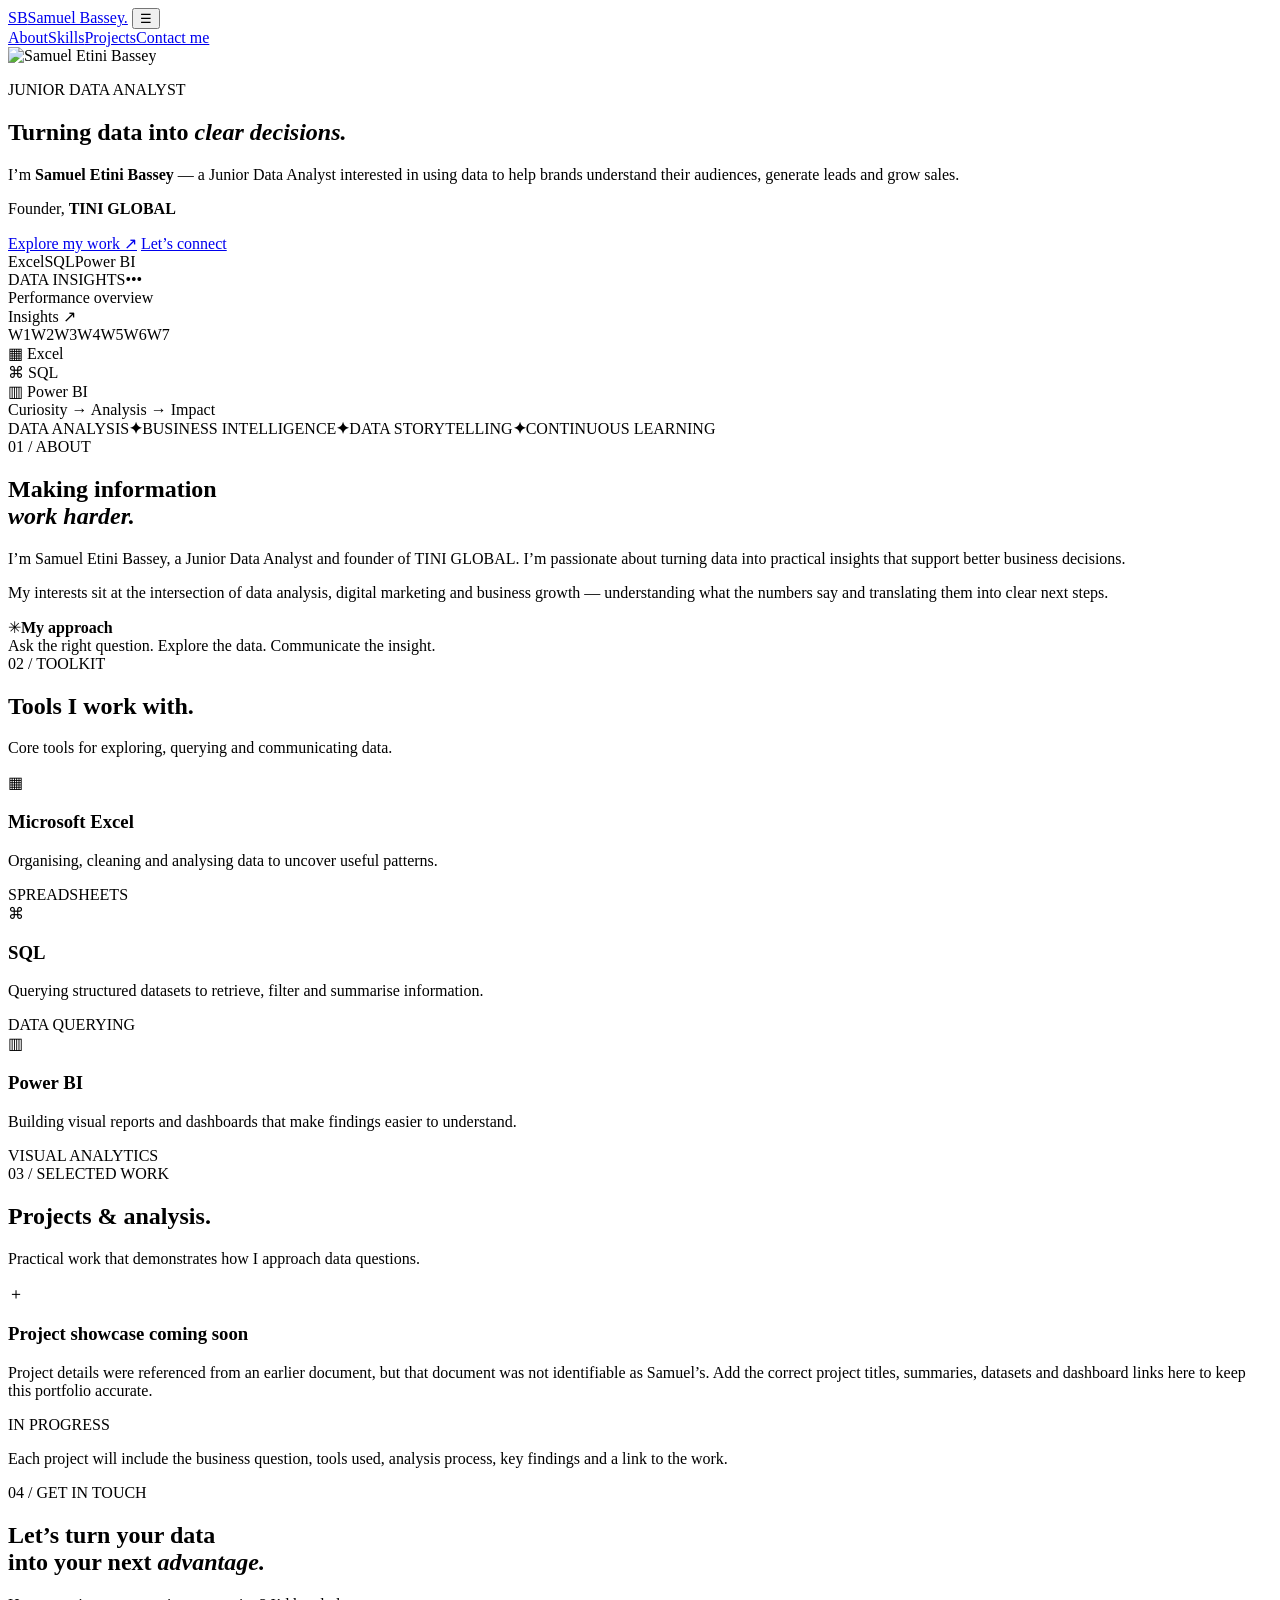
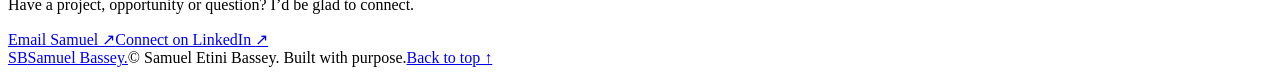
==== index.html @ 0e9e95fa "Rename samuel_bassey_portfolio/index.html to index.html" ====
<!DOCTYPE html>
<html lang="en">
<head>
  <meta charset="UTF-8" />
  <meta name="viewport" content="width=device-width, initial-scale=1.0" />
  <meta name="description" content="Samuel Etini Bassey — Junior Data Analyst. Excel, SQL and Power BI portfolio." />
  <title>Samuel Etini Bassey | Junior Data Analyst</title>
  <link rel="preconnect" href="https://fonts.googleapis.com">
  <link rel="preconnect" href="https://fonts.gstatic.com" crossorigin>
  <link href="https://fonts.googleapis.com/css2?family=DM+Sans:wght@400;500;600;700&family=Manrope:wght@400;500;600;700;800&display=swap" rel="stylesheet">
  <link rel="stylesheet" href="style.css" />
</head>
<body>
  <header class="site-header">
    <nav class="nav container" aria-label="Main navigation">
      <a class="brand" href="#home"><span class="brand-mark">SB</span><span>Samuel Bassey<span class="brand-dot">.</span></span></a>
      <button class="menu-toggle" aria-label="Toggle navigation" aria-expanded="false">☰</button>
      <div class="nav-links">
        <a href="#about">About</a><a href="#skills">Skills</a><a href="#projects">Projects</a><a href="#contact" class="nav-cta">Contact me</a>
      </div>
    </nav>
  </header>

  <main>
    <section class="hero container" id="home">
      <div class="hero-copy">
        <div class="profile-intro"><img class="profile-photo" src="assets/samuel-bassey-profile.jpeg" alt="Samuel Etini Bassey" /><p class="eyebrow"><span></span> JUNIOR DATA ANALYST</p></div>
        <h1>Turning data into <em>clear decisions.</em></h1>
        <p class="hero-lead">I’m <strong>Samuel Etini Bassey</strong> — a Junior Data Analyst interested in using data to help brands understand their audiences, generate leads and grow sales.</p>
        <p class="brand-line">Founder, <strong>TINI GLOBAL</strong></p>
        <div class="hero-actions">
          <a class="button button-gold" href="#projects">Explore my work <span>↗</span></a>
          <a class="button button-outline" href="mailto:sbassey999@gmail.com">Let’s connect</a>
        </div>
        <div class="hero-meta"><span>Excel</span><i></i><span>SQL</span><i></i><span>Power BI</span></div>
      </div>
      <div class="hero-visual">
        <div class="visual-orbit orbit-one"></div><div class="visual-orbit orbit-two"></div>
        <div class="visual-card">
          <div class="visual-top"><span class="live-dot"></span><span>DATA INSIGHTS</span><span class="visual-menu">•••</span></div>
          <div class="chart-title">Performance overview</div>
          <div class="chart-number">Insights <span>↗</span></div>
          <div class="chart-bars"><b style="height:34%"></b><b style="height:52%"></b><b style="height:43%"></b><b style="height:69%"></b><b style="height:58%"></b><b style="height:86%"></b><b style="height:100%"></b></div>
          <div class="chart-labels"><span>W1</span><span>W2</span><span>W3</span><span>W4</span><span>W5</span><span>W6</span><span>W7</span></div>
        </div>
        <div class="floating-tag tag-excel">▦ <span>Excel</span></div>
        <div class="floating-tag tag-sql">⌘ <span>SQL</span></div>
        <div class="floating-tag tag-powerbi">▥ <span>Power BI</span></div>
        <div class="visual-caption">Curiosity → Analysis → Impact</div>
      </div>
    </section>

    <section class="ticker"><div class="container ticker-inner"><span>DATA ANALYSIS</span><b>✦</b><span>BUSINESS INTELLIGENCE</span><b>✦</b><span>DATA STORYTELLING</span><b>✦</b><span>CONTINUOUS LEARNING</span></div></section>

    <section class="section container" id="about">
      <div class="section-kicker">01 / ABOUT</div>
      <div class="section-grid">
        <h2>Making information<br><em>work harder.</em></h2>
        <div class="about-copy">
          <p>I’m Samuel Etini Bassey, a Junior Data Analyst and founder of TINI GLOBAL. I’m passionate about turning data into practical insights that support better business decisions.</p>
          <p>My interests sit at the intersection of data analysis, digital marketing and business growth — understanding what the numbers say and translating them into clear next steps.</p>
          <div class="about-note"><span class="note-icon">✳</span><span><strong>My approach</strong><br>Ask the right question. Explore the data. Communicate the insight.</span></div>
        </div>
      </div>
    </section>

    <section class="section skills-section" id="skills">
      <div class="container">
        <div class="section-kicker">02 / TOOLKIT</div>
        <div class="section-heading"><h2>Tools I work with<span class="gold">.</span></h2><p>Core tools for exploring, querying and communicating data.</p></div>
        <div class="skill-grid">
          <article class="skill-card"><div class="skill-icon excel">▦</div><h3>Microsoft Excel</h3><p>Organising, cleaning and analysing data to uncover useful patterns.</p><span class="skill-label">SPREADSHEETS</span></article>
          <article class="skill-card"><div class="skill-icon sql">⌘</div><h3>SQL</h3><p>Querying structured datasets to retrieve, filter and summarise information.</p><span class="skill-label">DATA QUERYING</span></article>
          <article class="skill-card"><div class="skill-icon bi">▥</div><h3>Power BI</h3><p>Building visual reports and dashboards that make findings easier to understand.</p><span class="skill-label">VISUAL ANALYTICS</span></article>
        </div>
      </div>
    </section>

    <section class="section container" id="projects">
      <div class="section-kicker">03 / SELECTED WORK</div>
      <div class="section-heading project-heading"><h2>Projects & analysis<span class="gold">.</span></h2><p>Practical work that demonstrates how I approach data questions.</p></div>
      <div class="project-placeholder">
        <div class="placeholder-symbol">＋</div>
        <div><h3>Project showcase coming soon</h3><p>Project details were referenced from an earlier document, but that document was not identifiable as Samuel’s. Add the correct project titles, summaries, datasets and dashboard links here to keep this portfolio accurate.</p></div>
        <span class="coming-soon">IN PROGRESS</span>
      </div>
      <p class="small-note">Each project will include the business question, tools used, analysis process, key findings and a link to the work.</p>
    </section>

    <section class="cta-section" id="contact"><div class="container cta-inner">
      <div><div class="section-kicker">04 / GET IN TOUCH</div><h2>Let’s turn your data<br>into your next <em>advantage.</em></h2><p>Have a project, opportunity or question? I’d be glad to connect.</p></div>
      <div class="contact-actions"><a class="button button-gold" href="mailto:sbassey999@gmail.com">Email Samuel ↗</a><a class="social-link" href="https://www.linkedin.com/in/samuel-bassey-327b97233" target="_blank" rel="noopener">Connect on LinkedIn <span>↗</span></a></div>
    </div></section>
  </main>

  <footer class="footer"><div class="container footer-inner"><a class="brand" href="#home"><span class="brand-mark">SB</span><span>Samuel Bassey<span class="brand-dot">.</span></span></a><span>© <span id="year"></span> Samuel Etini Bassey. Built with purpose.</span><a href="#home" class="back-top">Back to top ↑</a></div></footer>
  <script src="script.js"></script>
</body>
</html>
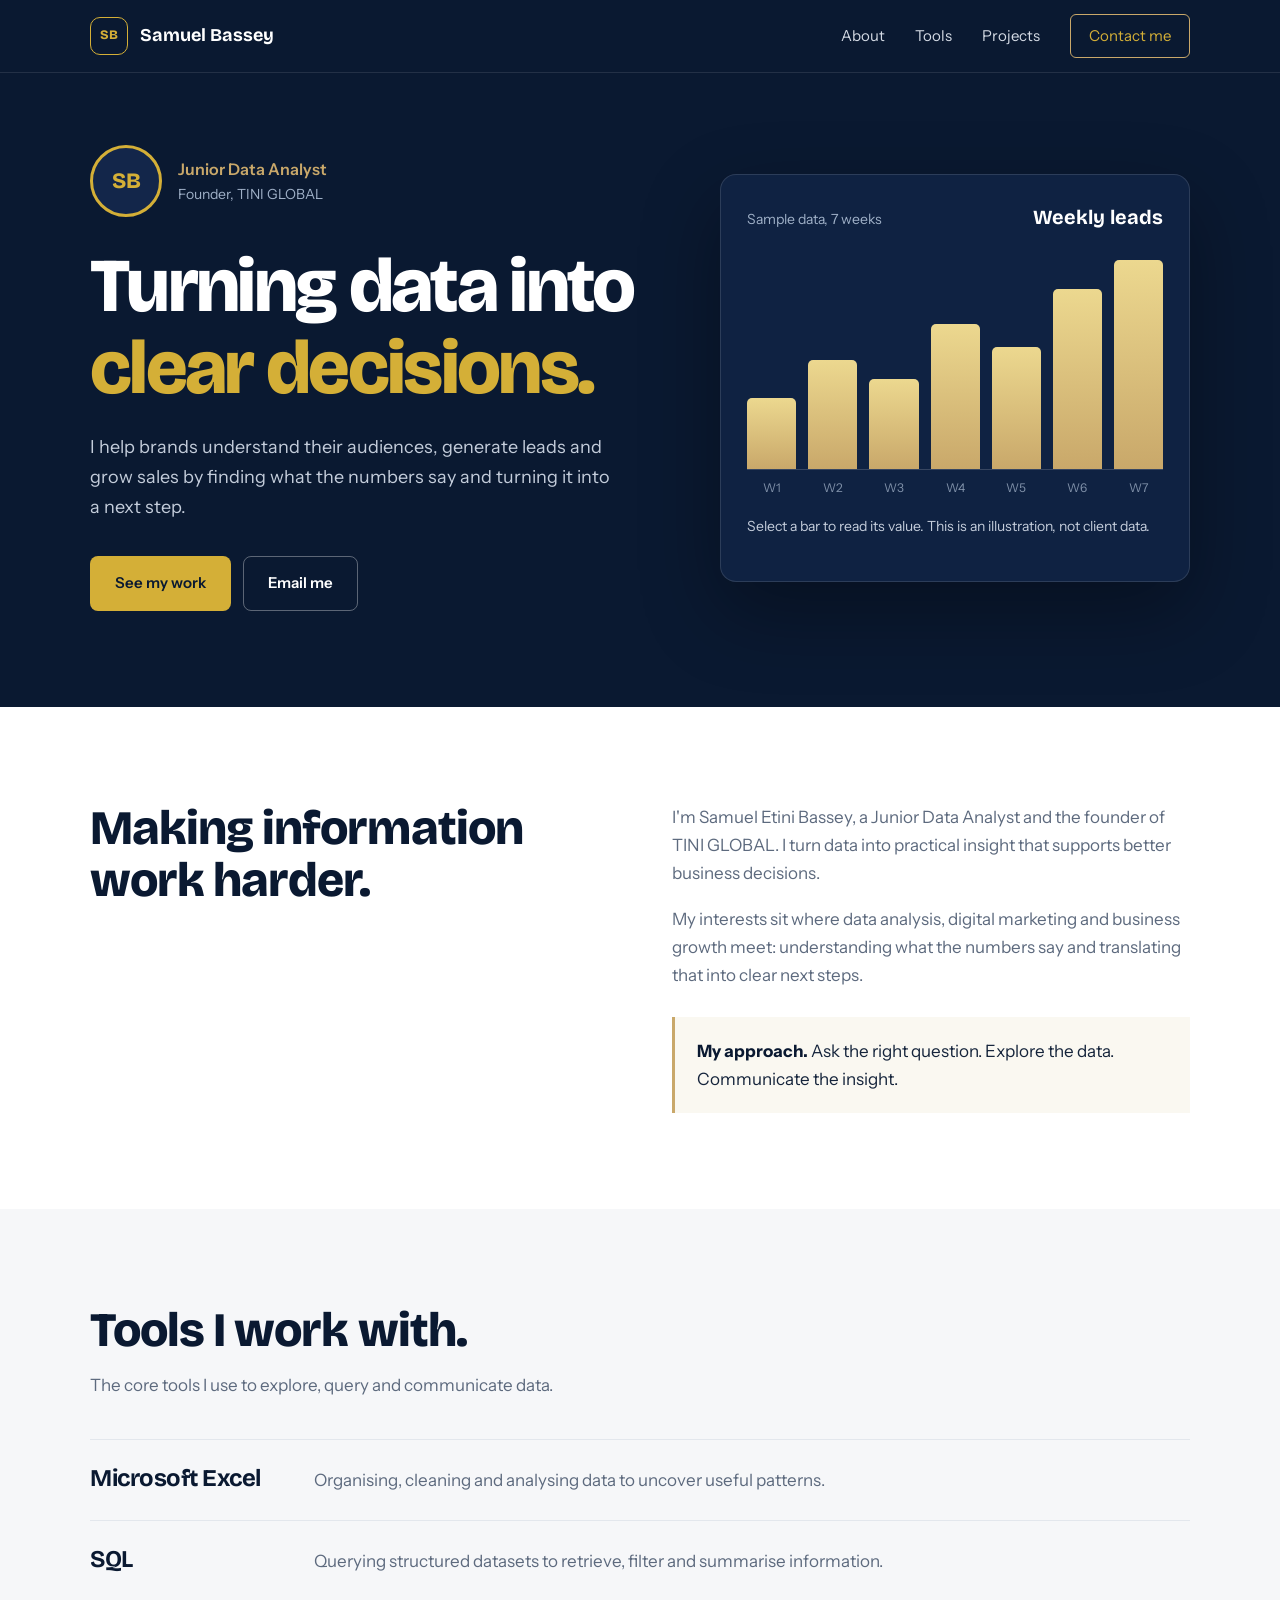
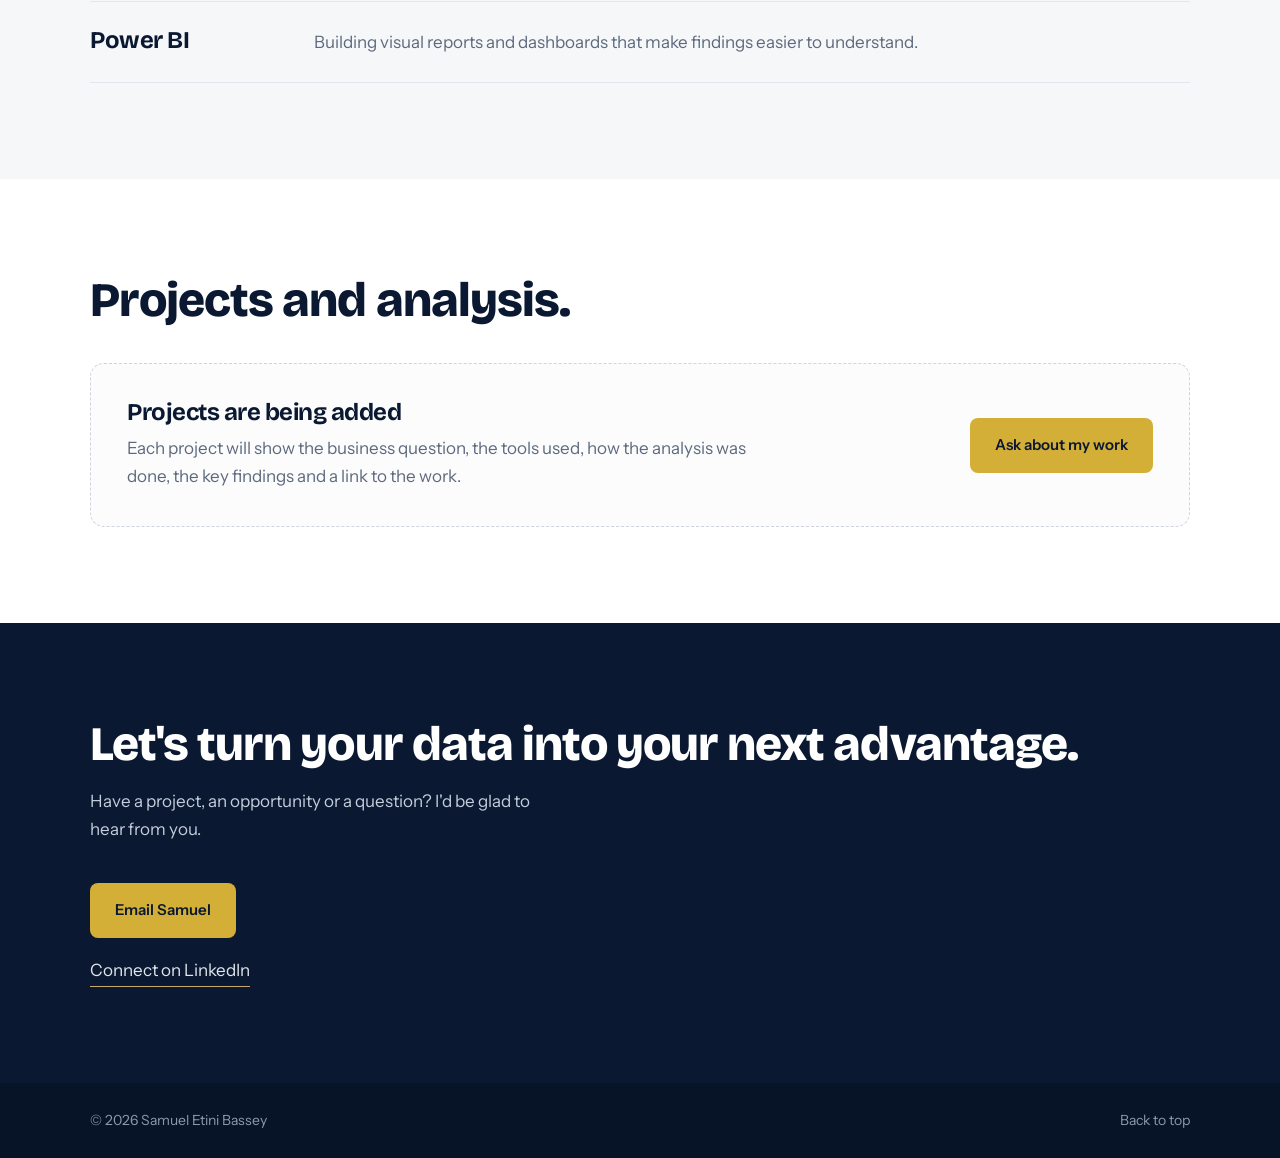
==== commit 9d69371c: "Update index.html" ====
--- a/index.html
+++ b/index.html
@@ -1,99 +1,251 @@
 <!DOCTYPE html>
 <html lang="en">
 <head>
-  <meta charset="UTF-8" />
-  <meta name="viewport" content="width=device-width, initial-scale=1.0" />
-  <meta name="description" content="Samuel Etini Bassey — Junior Data Analyst. Excel, SQL and Power BI portfolio." />
-  <title>Samuel Etini Bassey | Junior Data Analyst</title>
-  <link rel="preconnect" href="https://fonts.googleapis.com">
-  <link rel="preconnect" href="https://fonts.gstatic.com" crossorigin>
-  <link href="https://fonts.googleapis.com/css2?family=DM+Sans:wght@400;500;600;700&family=Manrope:wght@400;500;600;700;800&display=swap" rel="stylesheet">
-  <link rel="stylesheet" href="style.css" />
+<meta charset="UTF-8">
+<meta name="viewport" content="width=device-width, initial-scale=1">
+<title>Samuel Etini Bassey | Junior Data Analyst</title>
+<meta name="description" content="Samuel Etini Bassey, Junior Data Analyst. Excel, SQL and Power BI.">
+<link rel="preconnect" href="https://fonts.googleapis.com">
+<link rel="preconnect" href="https://fonts.gstatic.com" crossorigin>
+<link href="https://fonts.googleapis.com/css2?family=Bricolage+Grotesque:opsz,wght@12..96,500;12..96,700;12..96,800&family=Instrument+Sans:wght@400;500;600&display=swap" rel="stylesheet">
+<style>
+:root{
+  --navy:#0A1931;--navy2:#13264a;--gold:#D4AF37;--gold-soft:#C9A86A;
+  --ink:#15243b;--muted:#5d6a7e;--paper:#f6f7f9;--line:#e3e7ed;--white:#fff;
+}
+*{box-sizing:border-box}
+html{scroll-behavior:smooth;scroll-padding-top:84px}
+body{margin:0;font-family:"Instrument Sans",system-ui,sans-serif;color:var(--ink);background:var(--white);line-height:1.65;font-size:17px}
+h1,h2,h3{font-family:"Bricolage Grotesque","Instrument Sans",sans-serif;line-height:1.08;margin:0;color:var(--navy);letter-spacing:-.02em}
+a{color:inherit;text-decoration:none}
+:focus-visible{outline:3px solid var(--gold);outline-offset:3px}
+.wrap{width:min(1100px,calc(100% - 40px));margin-inline:auto}
+
+/* header */
+.site-header{position:sticky;top:0;z-index:20;background:var(--navy);color:#fff;border-bottom:1px solid #ffffff1a}
+.nav{display:flex;align-items:center;justify-content:space-between;height:72px}
+.brand{display:flex;align-items:center;gap:12px;font-family:"Bricolage Grotesque",sans-serif;font-weight:700;font-size:18px}
+.mark{width:38px;height:38px;border:1.5px solid var(--gold);color:var(--gold);border-radius:10px;display:grid;place-items:center;font-size:13px;font-weight:800}
+.nav-links{display:flex;align-items:center;gap:30px;font-size:15px;color:#d5dbe5}
+.nav-links a:hover{color:var(--gold)}
+.nav-links .cta{border:1px solid var(--gold-soft);color:var(--gold);padding:9px 18px;border-radius:6px}
+.nav-links .cta:hover{background:var(--gold);color:var(--navy)}
+.menu-btn{display:none;background:none;border:1px solid #ffffff40;color:#fff;border-radius:8px;padding:8px 12px;font:inherit;font-size:14px;cursor:pointer}
+
+/* hero */
+.hero{background:var(--navy);color:#fff;padding:72px 0 96px;overflow:hidden}
+.hero-grid{display:grid;grid-template-columns:1.1fr .9fr;gap:56px;align-items:center}
+.intro{display:flex;align-items:center;gap:16px;margin-bottom:28px}
+.photo{width:72px;height:72px;border-radius:50%;border:3px solid var(--gold);background:var(--navy2);color:var(--gold);display:grid;place-items:center;font-family:"Bricolage Grotesque",sans-serif;font-weight:800;font-size:22px;overflow:hidden;flex-shrink:0}
+.photo img{width:100%;height:100%;object-fit:cover;object-position:center 22%}
+.role{color:var(--gold-soft);font-weight:600;font-size:16px}
+.role small{display:block;color:#9fb0c7;font-weight:400;font-size:14px}
+.hero h1{color:#fff;font-size:clamp(42px,6.4vw,76px);font-weight:800;letter-spacing:-.035em}
+.hero h1 span{color:var(--gold)}
+.lead{color:#c4cddb;max-width:520px;margin:24px 0 0;font-size:18px}
+.actions{display:flex;flex-wrap:wrap;gap:12px;margin-top:34px}
+.btn{display:inline-flex;align-items:center;padding:14px 24px;border-radius:8px;font-weight:600;font-size:15px;border:1.5px solid transparent;transition:background .2s,border-color .2s}
+.btn-gold{background:var(--gold);color:var(--navy)}
+.btn-gold:hover{background:#e4c65c}
+.btn-line{border-color:#ffffff55;color:#fff}
+.btn-line:hover{border-color:var(--gold)}
+
+/* the one memorable element: a live bar chart */
+.chart{background:#0f2242;border:1px solid #ffffff1f;border-radius:16px;padding:26px 26px 20px;box-shadow:0 30px 80px #00000055}
+.chart-head{display:flex;justify-content:space-between;align-items:baseline;color:#9fb0c7;font-size:14px}
+.chart-head strong{color:#fff;font-family:"Bricolage Grotesque",sans-serif;font-size:20px}
+.bars{height:210px;display:flex;align-items:flex-end;gap:12px;margin-top:26px;border-bottom:1px solid #ffffff2a;padding-bottom:0}
+.bars button{flex:1;height:100%;background:none;border:0;padding:0;display:flex;align-items:flex-end;cursor:pointer;position:relative}
+.bars i{display:block;width:100%;height:0;background:linear-gradient(0deg,var(--gold-soft),#ecd88f);border-radius:5px 5px 0 0;transition:height .9s cubic-bezier(.2,.8,.2,1),filter .2s}
+.bars button:hover i,.bars button:focus-visible i,.bars button.on i{filter:brightness(1.15)}
+.bars.ready i{height:var(--h)}
+.bars button:nth-child(1) i{transition-delay:.05s}.bars button:nth-child(2) i{transition-delay:.12s}.bars button:nth-child(3) i{transition-delay:.19s}.bars button:nth-child(4) i{transition-delay:.26s}.bars button:nth-child(5) i{transition-delay:.33s}.bars button:nth-child(6) i{transition-delay:.4s}.bars button:nth-child(7) i{transition-delay:.47s}
+.axis{display:flex;gap:12px;color:#7f90a8;font-size:12px;margin-top:8px}
+.axis span{flex:1;text-align:center}
+.readout{margin-top:18px;min-height:46px;color:#c4cddb;font-size:14px}
+.readout b{color:var(--gold);font-weight:600}
+
+/* sections */
+section{padding:96px 0}
+.split{display:grid;grid-template-columns:1fr 1fr;gap:64px;align-items:start}
+h2{font-size:clamp(32px,4.4vw,48px);font-weight:800}
+.about p{color:var(--muted);margin:0 0 18px;max-width:560px}
+.approach{margin-top:28px;padding:20px 22px;background:#faf8f1;border-left:3px solid var(--gold-soft)}
+.approach b{color:var(--navy)}
+
+.tools{background:var(--paper)}
+.tools-head{max-width:560px;margin-bottom:40px}
+.tools-head p{color:var(--muted);margin:14px 0 0}
+.tool-list{list-style:none;margin:0;padding:0;border-top:1px solid var(--line)}
+.tool-list li{display:grid;grid-template-columns:200px 1fr;gap:24px;padding:26px 0;border-bottom:1px solid var(--line);align-items:baseline}
+.tool-list h3{font-size:24px}
+.tool-list p{margin:0;color:var(--muted);max-width:620px}
+
+.empty{border:1.5px dashed #cdd4de;border-radius:14px;padding:36px;display:grid;grid-template-columns:1fr auto;gap:24px;align-items:center;background:#fcfcfd}
+.empty h3{font-size:24px;margin-bottom:8px}
+.empty p{margin:0;color:var(--muted);max-width:620px}
+.projects-head{margin-bottom:36px}
+
+.contact{background:var(--navy);color:#fff}
+.contact h2{color:#fff}
+.contact p{color:#c4cddb;max-width:460px;margin:16px 0 0}
+.contact-grid{display:flex;justify-content:space-between;align-items:center;gap:40px;flex-wrap:wrap}
+.links{display:flex;flex-direction:column;gap:18px;align-items:flex-start}
+.links .text{color:#e1e6ee;border-bottom:1px solid var(--gold-soft);padding-bottom:2px}
+.links .text:hover{color:var(--gold)}
+
+footer{background:#071326;color:#8c99ab;font-size:14px;padding:26px 0}
+.foot{display:flex;justify-content:space-between;gap:16px;flex-wrap:wrap}
+footer a:hover{color:var(--gold)}
+
+@media (max-width:820px){
+  body{font-size:16px}
+  .menu-btn{display:block}
+  .nav-links{display:none;position:absolute;top:72px;left:0;right:0;background:var(--navy);flex-direction:column;align-items:flex-start;gap:20px;padding:24px 20px 30px;border-top:1px solid #ffffff1a}
+  .nav-links.open{display:flex}
+  .hero{padding:48px 0 64px}
+  .hero-grid,.split{grid-template-columns:1fr;gap:40px}
+  section{padding:68px 0}
+  .tool-list li{grid-template-columns:1fr;gap:8px}
+  .empty{grid-template-columns:1fr;padding:26px}
+}
+@media (prefers-reduced-motion:reduce){
+  html{scroll-behavior:auto}
+  .bars i{transition:none}
+}
+</style>
 </head>
 <body>
-  <header class="site-header">
-    <nav class="nav container" aria-label="Main navigation">
-      <a class="brand" href="#home"><span class="brand-mark">SB</span><span>Samuel Bassey<span class="brand-dot">.</span></span></a>
-      <button class="menu-toggle" aria-label="Toggle navigation" aria-expanded="false">☰</button>
-      <div class="nav-links">
-        <a href="#about">About</a><a href="#skills">Skills</a><a href="#projects">Projects</a><a href="#contact" class="nav-cta">Contact me</a>
-      </div>
-    </nav>
-  </header>
-
-  <main>
-    <section class="hero container" id="home">
-      <div class="hero-copy">
-        <div class="profile-intro"><img class="profile-photo" src="assets/samuel-bassey-profile.jpeg" alt="Samuel Etini Bassey" /><p class="eyebrow"><span></span> JUNIOR DATA ANALYST</p></div>
-        <h1>Turning data into <em>clear decisions.</em></h1>
-        <p class="hero-lead">I’m <strong>Samuel Etini Bassey</strong> — a Junior Data Analyst interested in using data to help brands understand their audiences, generate leads and grow sales.</p>
-        <p class="brand-line">Founder, <strong>TINI GLOBAL</strong></p>
-        <div class="hero-actions">
-          <a class="button button-gold" href="#projects">Explore my work <span>↗</span></a>
-          <a class="button button-outline" href="mailto:sbassey999@gmail.com">Let’s connect</a>
-        </div>
-        <div class="hero-meta"><span>Excel</span><i></i><span>SQL</span><i></i><span>Power BI</span></div>
-      </div>
-      <div class="hero-visual">
-        <div class="visual-orbit orbit-one"></div><div class="visual-orbit orbit-two"></div>
-        <div class="visual-card">
-          <div class="visual-top"><span class="live-dot"></span><span>DATA INSIGHTS</span><span class="visual-menu">•••</span></div>
-          <div class="chart-title">Performance overview</div>
-          <div class="chart-number">Insights <span>↗</span></div>
-          <div class="chart-bars"><b style="height:34%"></b><b style="height:52%"></b><b style="height:43%"></b><b style="height:69%"></b><b style="height:58%"></b><b style="height:86%"></b><b style="height:100%"></b></div>
-          <div class="chart-labels"><span>W1</span><span>W2</span><span>W3</span><span>W4</span><span>W5</span><span>W6</span><span>W7</span></div>
-        </div>
-        <div class="floating-tag tag-excel">▦ <span>Excel</span></div>
-        <div class="floating-tag tag-sql">⌘ <span>SQL</span></div>
-        <div class="floating-tag tag-powerbi">▥ <span>Power BI</span></div>
-        <div class="visual-caption">Curiosity → Analysis → Impact</div>
-      </div>
-    </section>
-
-    <section class="ticker"><div class="container ticker-inner"><span>DATA ANALYSIS</span><b>✦</b><span>BUSINESS INTELLIGENCE</span><b>✦</b><span>DATA STORYTELLING</span><b>✦</b><span>CONTINUOUS LEARNING</span></div></section>
-
-    <section class="section container" id="about">
-      <div class="section-kicker">01 / ABOUT</div>
-      <div class="section-grid">
-        <h2>Making information<br><em>work harder.</em></h2>
-        <div class="about-copy">
-          <p>I’m Samuel Etini Bassey, a Junior Data Analyst and founder of TINI GLOBAL. I’m passionate about turning data into practical insights that support better business decisions.</p>
-          <p>My interests sit at the intersection of data analysis, digital marketing and business growth — understanding what the numbers say and translating them into clear next steps.</p>
-          <div class="about-note"><span class="note-icon">✳</span><span><strong>My approach</strong><br>Ask the right question. Explore the data. Communicate the insight.</span></div>
-        </div>
-      </div>
-    </section>
-
-    <section class="section skills-section" id="skills">
-      <div class="container">
-        <div class="section-kicker">02 / TOOLKIT</div>
-        <div class="section-heading"><h2>Tools I work with<span class="gold">.</span></h2><p>Core tools for exploring, querying and communicating data.</p></div>
-        <div class="skill-grid">
-          <article class="skill-card"><div class="skill-icon excel">▦</div><h3>Microsoft Excel</h3><p>Organising, cleaning and analysing data to uncover useful patterns.</p><span class="skill-label">SPREADSHEETS</span></article>
-          <article class="skill-card"><div class="skill-icon sql">⌘</div><h3>SQL</h3><p>Querying structured datasets to retrieve, filter and summarise information.</p><span class="skill-label">DATA QUERYING</span></article>
-          <article class="skill-card"><div class="skill-icon bi">▥</div><h3>Power BI</h3><p>Building visual reports and dashboards that make findings easier to understand.</p><span class="skill-label">VISUAL ANALYTICS</span></article>
-        </div>
-      </div>
-    </section>
-
-    <section class="section container" id="projects">
-      <div class="section-kicker">03 / SELECTED WORK</div>
-      <div class="section-heading project-heading"><h2>Projects & analysis<span class="gold">.</span></h2><p>Practical work that demonstrates how I approach data questions.</p></div>
-      <div class="project-placeholder">
-        <div class="placeholder-symbol">＋</div>
-        <div><h3>Project showcase coming soon</h3><p>Project details were referenced from an earlier document, but that document was not identifiable as Samuel’s. Add the correct project titles, summaries, datasets and dashboard links here to keep this portfolio accurate.</p></div>
-        <span class="coming-soon">IN PROGRESS</span>
-      </div>
-      <p class="small-note">Each project will include the business question, tools used, analysis process, key findings and a link to the work.</p>
-    </section>
-
-    <section class="cta-section" id="contact"><div class="container cta-inner">
-      <div><div class="section-kicker">04 / GET IN TOUCH</div><h2>Let’s turn your data<br>into your next <em>advantage.</em></h2><p>Have a project, opportunity or question? I’d be glad to connect.</p></div>
-      <div class="contact-actions"><a class="button button-gold" href="mailto:sbassey999@gmail.com">Email Samuel ↗</a><a class="social-link" href="https://www.linkedin.com/in/samuel-bassey-327b97233" target="_blank" rel="noopener">Connect on LinkedIn <span>↗</span></a></div>
-    </div></section>
-  </main>
-
-  <footer class="footer"><div class="container footer-inner"><a class="brand" href="#home"><span class="brand-mark">SB</span><span>Samuel Bassey<span class="brand-dot">.</span></span></a><span>© <span id="year"></span> Samuel Etini Bassey. Built with purpose.</span><a href="#home" class="back-top">Back to top ↑</a></div></footer>
-  <script src="script.js"></script>
+
+<header class="site-header">
+  <nav class="nav wrap" aria-label="Main">
+    <a class="brand" href="#home"><span class="mark">SB</span>Samuel Bassey</a>
+    <button class="menu-btn" id="menuBtn" aria-expanded="false" aria-controls="navLinks">Menu</button>
+    <div class="nav-links" id="navLinks">
+      <a href="#about">About</a>
+      <a href="#tools">Tools</a>
+      <a href="#projects">Projects</a>
+      <a href="#contact" class="cta">Contact me</a>
+    </div>
+  </nav>
+</header>
+
+<main id="home">
+  <div class="hero">
+    <div class="wrap hero-grid">
+      <div>
+        <div class="intro">
+          <div class="photo" id="photo">
+            <img src="assets/samuel-bassey-profile.jpeg" alt="Samuel Etini Bassey" onerror="this.remove();document.getElementById('photo').insertAdjacentText('beforeend','SB')">
+          </div>
+          <div class="role">Junior Data Analyst<small>Founder, TINI GLOBAL</small></div>
+        </div>
+        <h1>Turning data into <span>clear decisions.</span></h1>
+        <p class="lead">I help brands understand their audiences, generate leads and grow sales by finding what the numbers say and turning it into a next step.</p>
+        <div class="actions">
+          <a class="btn btn-gold" href="#projects">See my work</a>
+          <a class="btn btn-line" href="mailto:sbassey999@gmail.com">Email me</a>
+        </div>
+      </div>
+
+      <div class="chart" aria-label="Sample weekly chart. Select a bar to see its value.">
+        <div class="chart-head"><span>Sample data, 7 weeks</span><strong>Weekly leads</strong></div>
+        <div class="bars" id="bars">
+          <button style="--h:34%" data-w="Week 1" data-v="34" aria-label="Week 1, 34 leads"><i></i></button>
+          <button style="--h:52%" data-w="Week 2" data-v="52" aria-label="Week 2, 52 leads"><i></i></button>
+          <button style="--h:43%" data-w="Week 3" data-v="43" aria-label="Week 3, 43 leads"><i></i></button>
+          <button style="--h:69%" data-w="Week 4" data-v="69" aria-label="Week 4, 69 leads"><i></i></button>
+          <button style="--h:58%" data-w="Week 5" data-v="58" aria-label="Week 5, 58 leads"><i></i></button>
+          <button style="--h:86%" data-w="Week 6" data-v="86" aria-label="Week 6, 86 leads"><i></i></button>
+          <button style="--h:100%" data-w="Week 7" data-v="100" aria-label="Week 7, 100 leads"><i></i></button>
+        </div>
+        <div class="axis"><span>W1</span><span>W2</span><span>W3</span><span>W4</span><span>W5</span><span>W6</span><span>W7</span></div>
+        <div class="readout" id="readout" aria-live="polite">Select a bar to read its value. This is an illustration, not client data.</div>
+      </div>
+    </div>
+  </div>
+
+  <section id="about" class="about">
+    <div class="wrap split">
+      <h2>Making information work harder.</h2>
+      <div>
+        <p>I'm Samuel Etini Bassey, a Junior Data Analyst and the founder of TINI GLOBAL. I turn data into practical insight that supports better business decisions.</p>
+        <p>My interests sit where data analysis, digital marketing and business growth meet: understanding what the numbers say and translating that into clear next steps.</p>
+        <div class="approach"><b>My approach.</b> Ask the right question. Explore the data. Communicate the insight.</div>
+      </div>
+    </div>
+  </section>
+
+  <section id="tools" class="tools">
+    <div class="wrap">
+      <div class="tools-head">
+        <h2>Tools I work with.</h2>
+        <p>The core tools I use to explore, query and communicate data.</p>
+      </div>
+      <ul class="tool-list">
+        <li><h3>Microsoft Excel</h3><p>Organising, cleaning and analysing data to uncover useful patterns.</p></li>
+        <li><h3>SQL</h3><p>Querying structured datasets to retrieve, filter and summarise information.</p></li>
+        <li><h3>Power BI</h3><p>Building visual reports and dashboards that make findings easier to understand.</p></li>
+      </ul>
+    </div>
+  </section>
+
+  <section id="projects">
+    <div class="wrap">
+      <div class="projects-head"><h2>Projects and analysis.</h2></div>
+      <div class="empty">
+        <div>
+          <h3>Projects are being added</h3>
+          <p>Each project will show the business question, the tools used, how the analysis was done, the key findings and a link to the work.</p>
+        </div>
+        <a class="btn btn-gold" href="mailto:sbassey999@gmail.com?subject=Project%20enquiry">Ask about my work</a>
+      </div>
+    </div>
+  </section>
+
+  <section id="contact" class="contact">
+    <div class="wrap contact-grid">
+      <div>
+        <h2>Let's turn your data into your next advantage.</h2>
+        <p>Have a project, an opportunity or a question? I'd be glad to hear from you.</p>
+      </div>
+      <div class="links">
+        <a class="btn btn-gold" href="mailto:sbassey999@gmail.com">Email Samuel</a>
+        <a class="text" href="https://www.linkedin.com/in/samuel-bassey-327b97233" target="_blank" rel="noopener">Connect on LinkedIn</a>
+      </div>
+    </div>
+  </section>
+</main>
+
+<footer>
+  <div class="wrap foot">
+    <span>&copy; <span id="year">2026</span> Samuel Etini Bassey</span>
+    <a href="#home">Back to top</a>
+  </div>
+</footer>
+
+<script>
+(function(){
+  var btn=document.getElementById('menuBtn'),links=document.getElementById('navLinks');
+  btn.addEventListener('click',function(){
+    var open=links.classList.toggle('open');
+    btn.setAttribute('aria-expanded',String(open));
+  });
+  links.querySelectorAll('a').forEach(function(a){
+    a.addEventListener('click',function(){links.classList.remove('open');btn.setAttribute('aria-expanded','false');});
+  });
+  document.getElementById('year').textContent=new Date().getFullYear();
+
+  var bars=document.getElementById('bars'),out=document.getElementById('readout');
+  requestAnimationFrame(function(){requestAnimationFrame(function(){bars.classList.add('ready');});});
+  bars.querySelectorAll('button').forEach(function(b){
+    b.addEventListener('click',function(){
+      bars.querySelectorAll('button').forEach(function(x){x.classList.remove('on');});
+      b.classList.add('on');
+      out.innerHTML='<b>'+b.dataset.w+'</b>: '+b.dataset.v+' leads. Sample figure for illustration.';
+    });
+  });
+})();
+</script>
 </body>
 </html>
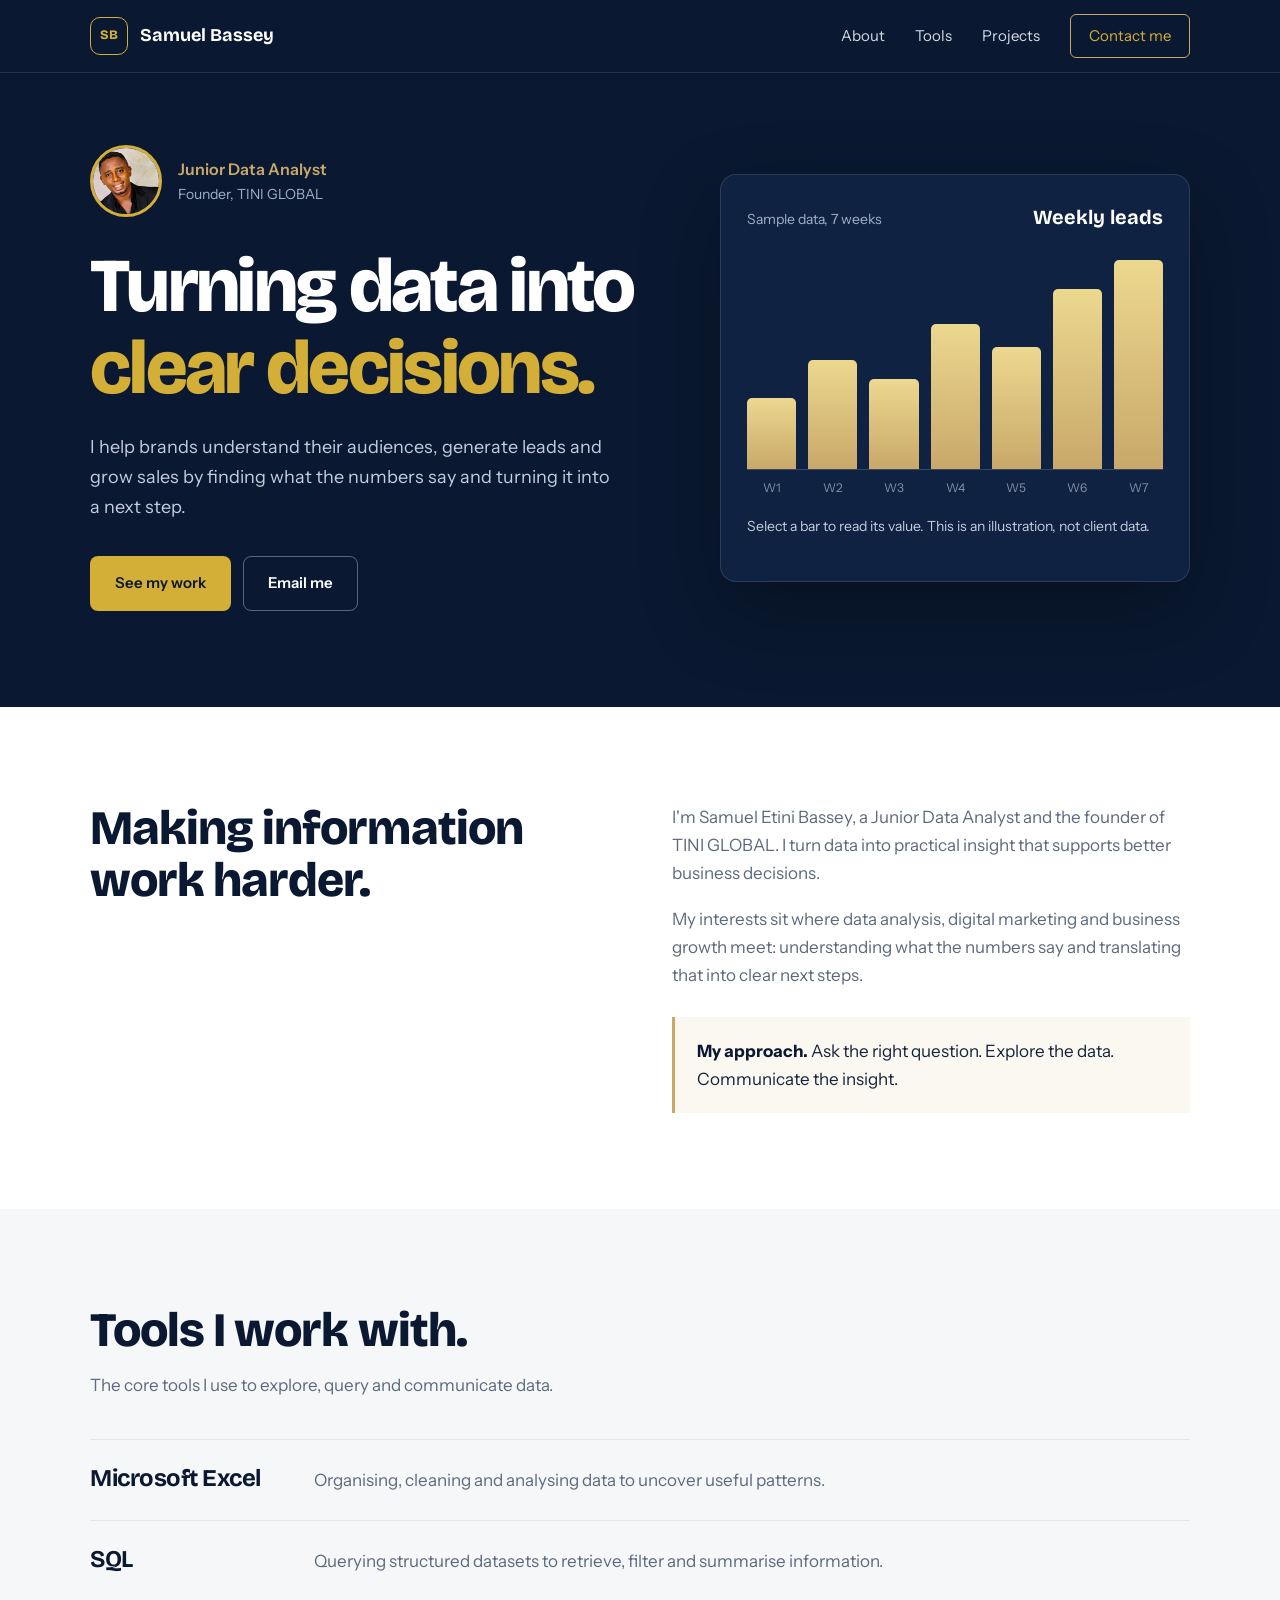
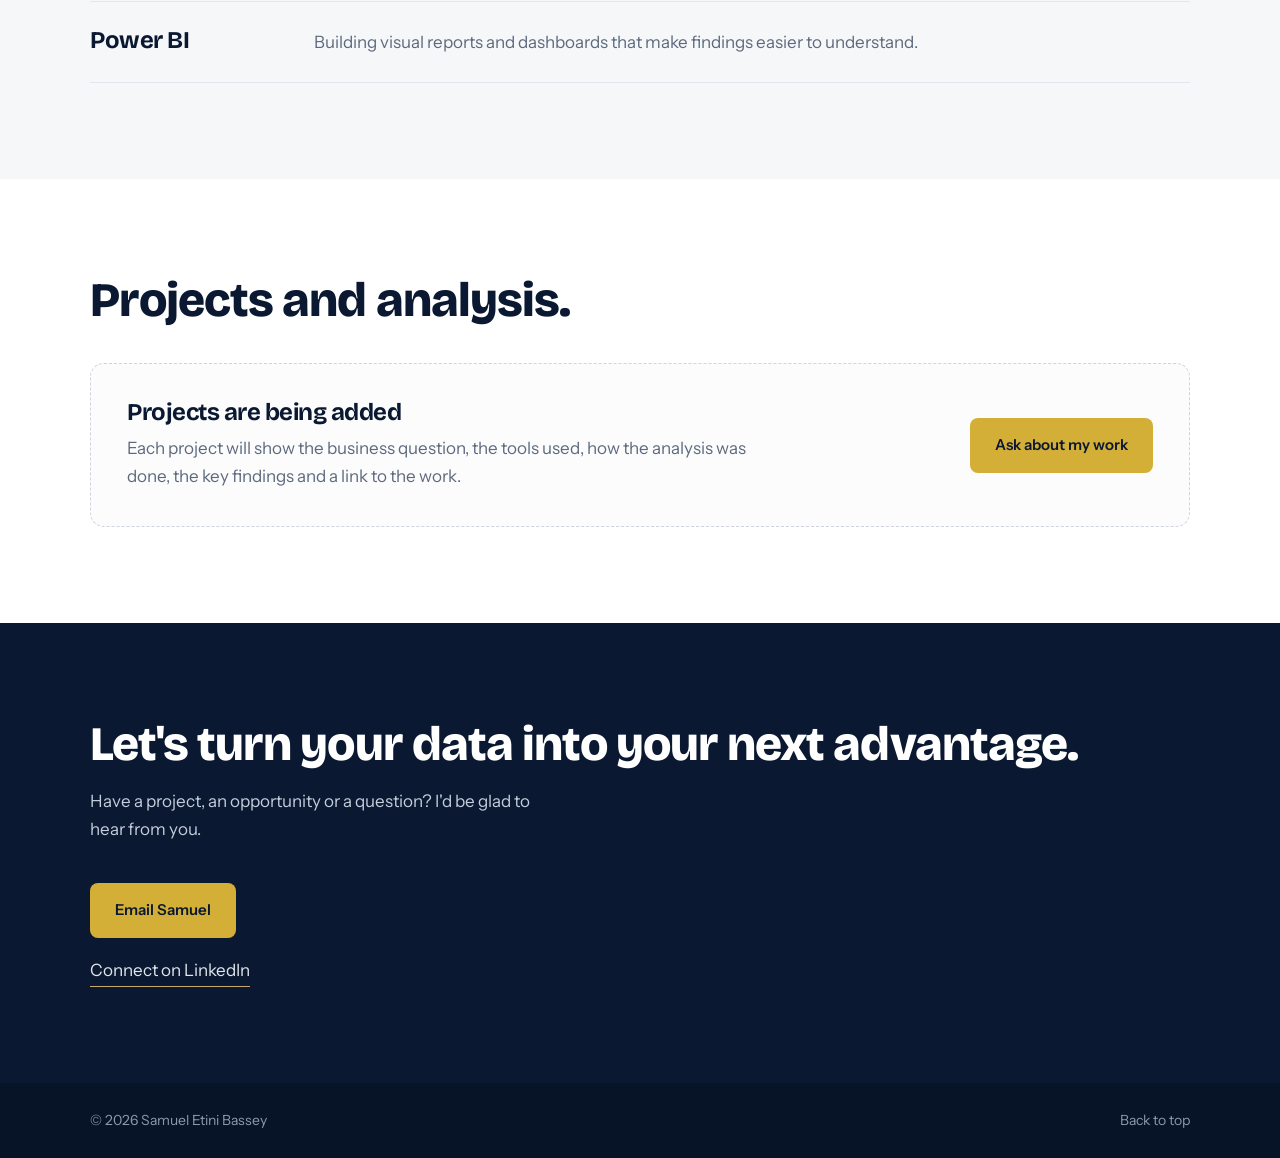
==== commit 052f8e2f: "Update index.html" ====
--- a/index.html
+++ b/index.html
@@ -1,3 +1,4 @@
+
 <!DOCTYPE html>
 <html lang="en">
 <head>
@@ -136,7 +137,7 @@
       <div>
         <div class="intro">
           <div class="photo" id="photo">
-            <img src="assets/samuel-bassey-profile.jpeg" alt="Samuel Etini Bassey" onerror="this.remove();document.getElementById('photo').insertAdjacentText('beforeend','SB')">
+            <img src="[data-uri]" alt="Samuel Etini Bassey" onerror="this.remove();document.getElementById('photo').insertAdjacentText('beforeend','SB')">
           </div>
           <div class="role">Junior Data Analyst<small>Founder, TINI GLOBAL</small></div>
         </div>
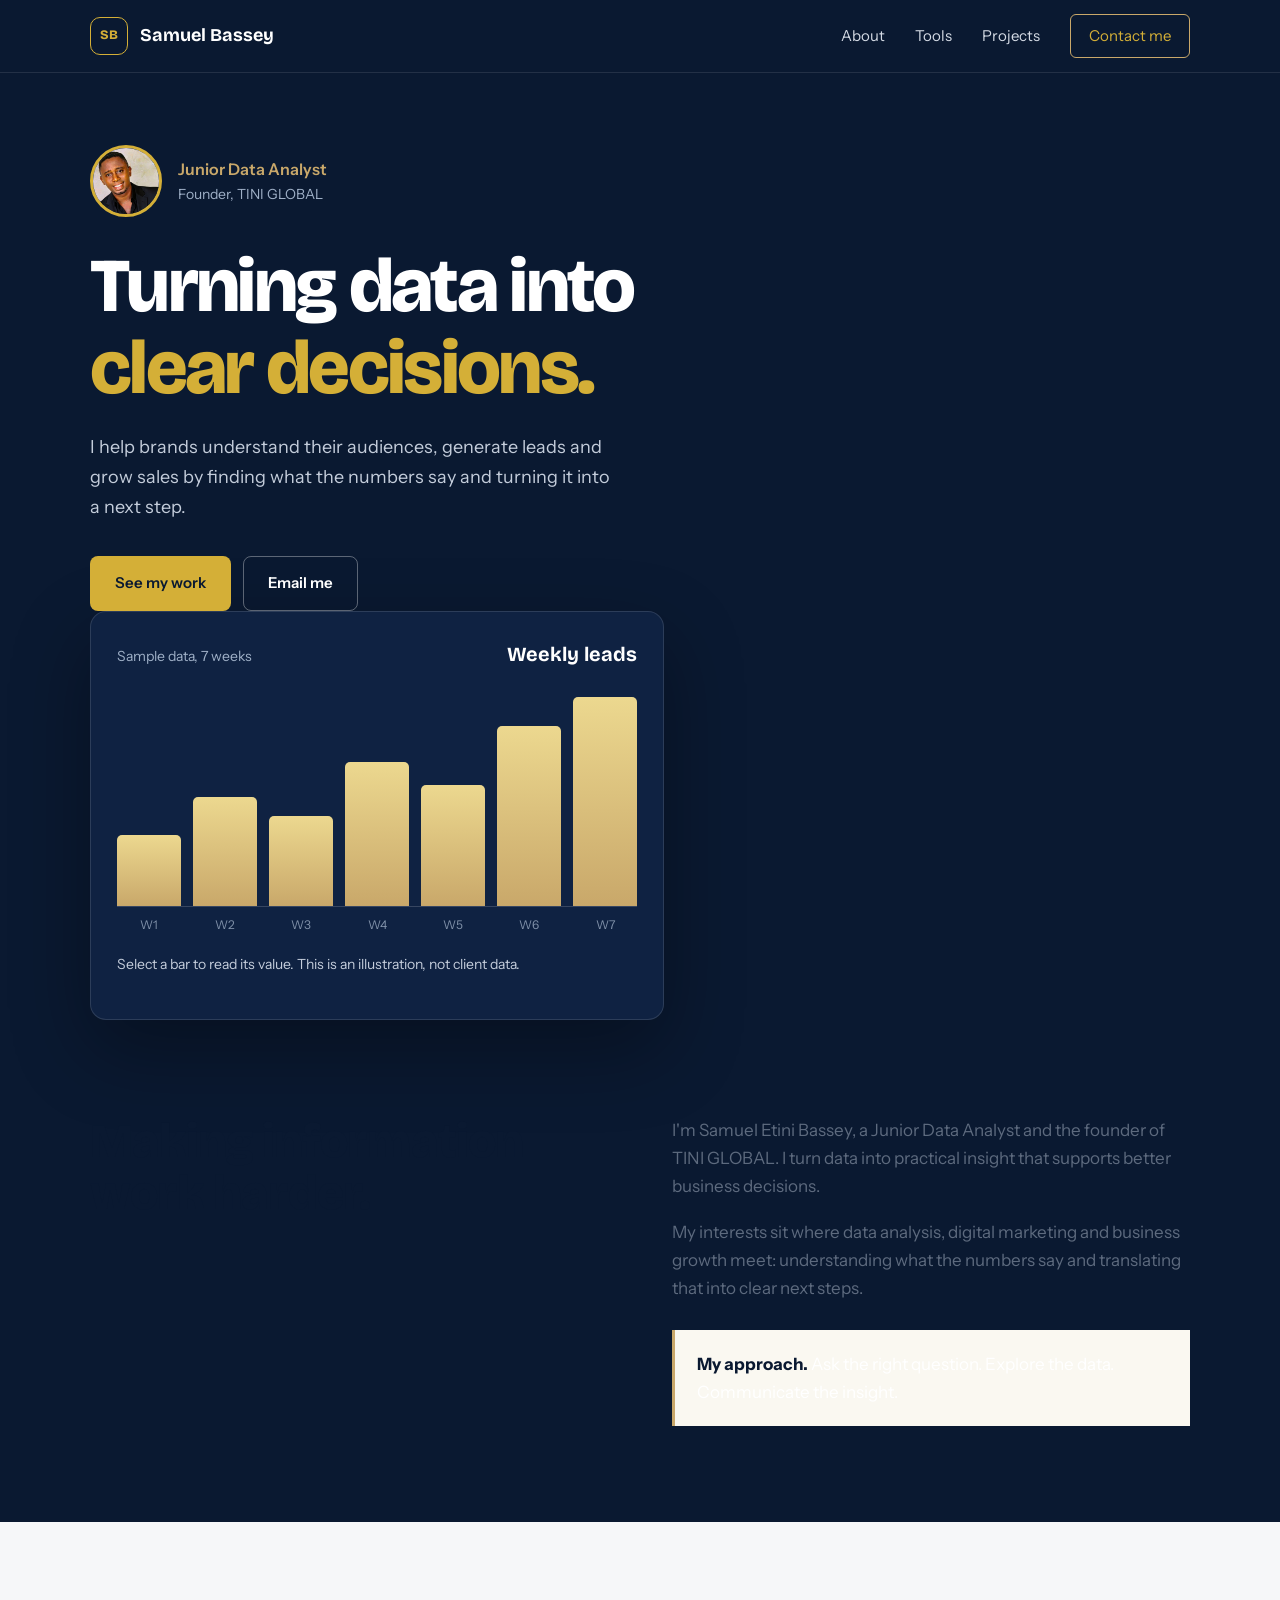
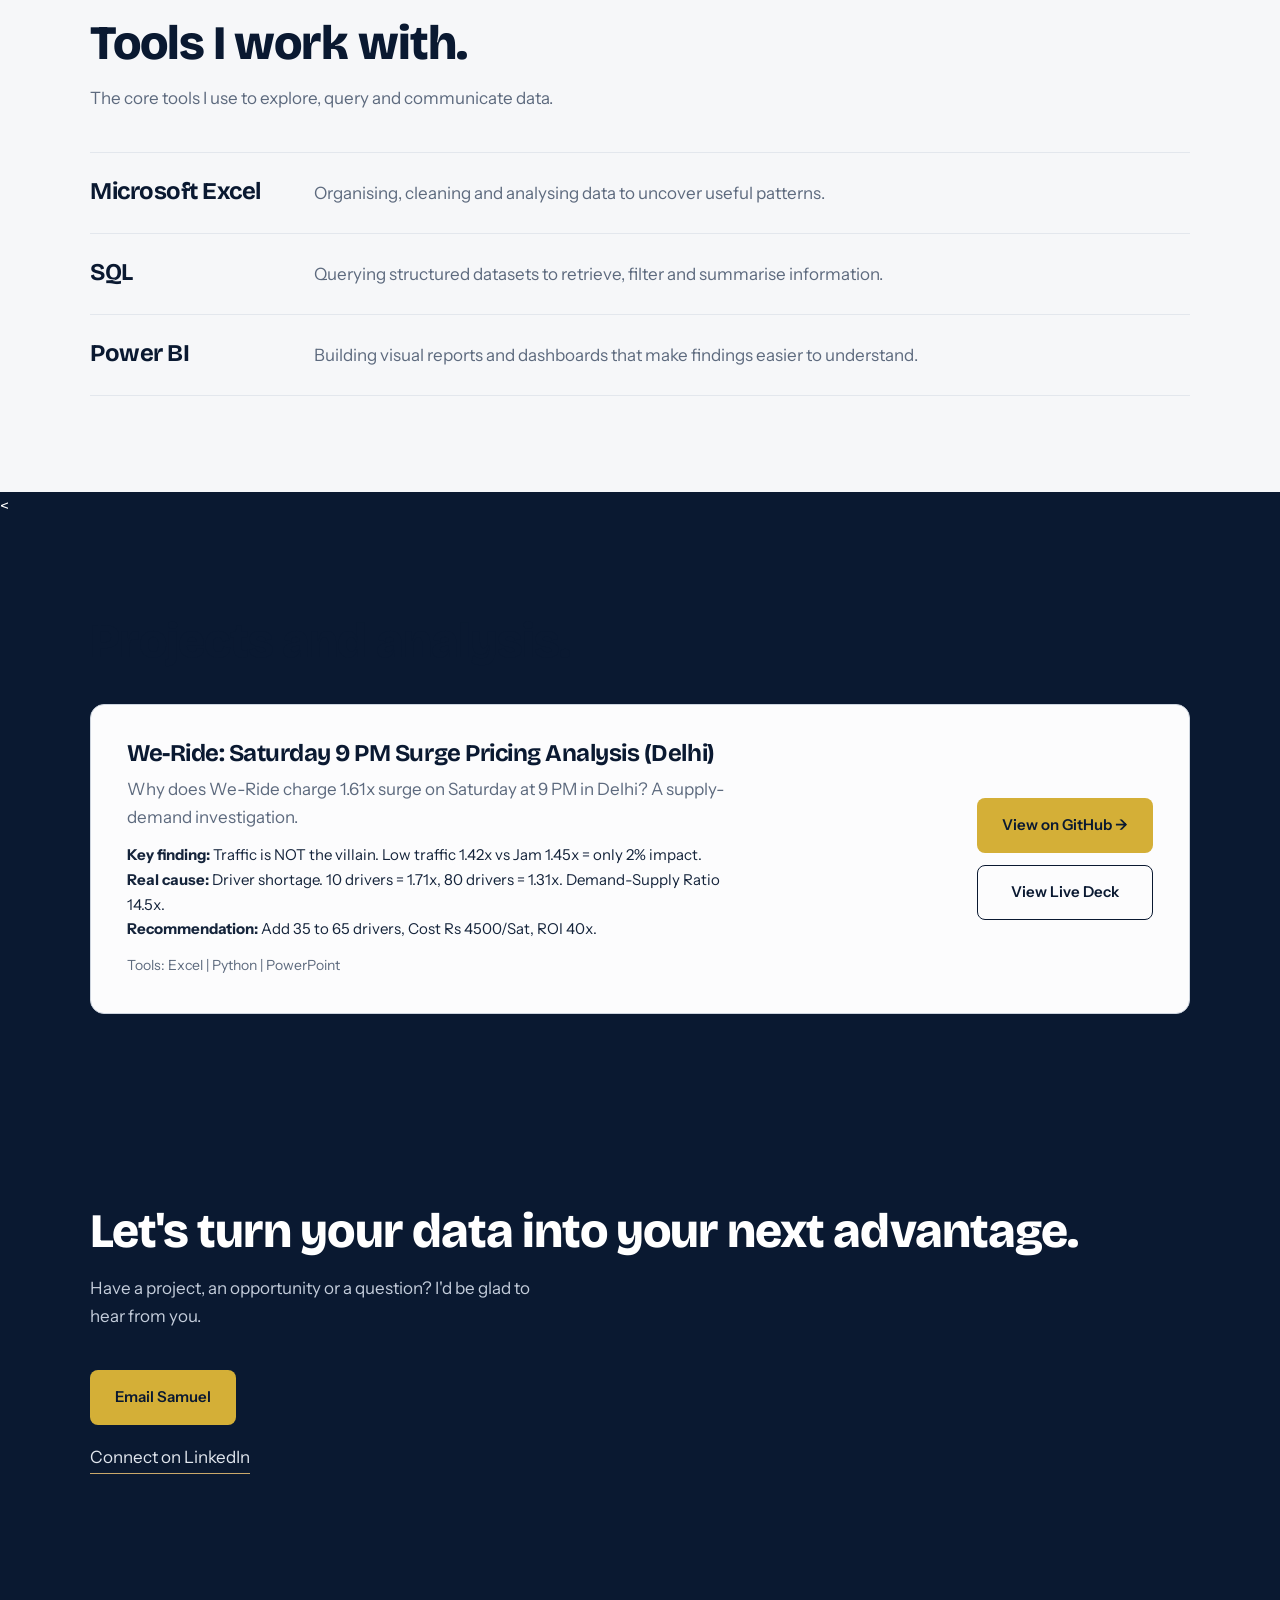
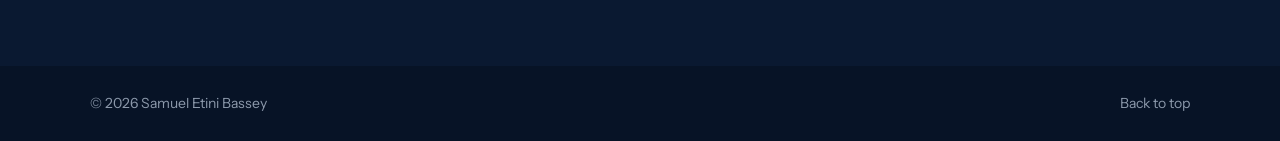
==== commit 2c29ed90: "Update index.html" ====
--- a/index.html
+++ b/index.html
@@ -144,11 +144,10 @@
         <h1>Turning data into <span>clear decisions.</span></h1>
         <p class="lead">I help brands understand their audiences, generate leads and grow sales by finding what the numbers say and turning it into a next step.</p>
         <div class="actions">
-          <a class="btn btn-gold" href="#projects">See my work</a>
+          <a href="https://github.com/YOUR-USERNAME/We-Ride" target="_blank" rel="noopener" class="btn btn-gold">See my work</a>
           <a class="btn btn-line" href="mailto:sbassey999@gmail.com">Email me</a>
         </div>
-      </div>
-
+        
       <div class="chart" aria-label="Sample weekly chart. Select a bar to see its value.">
         <div class="chart-head"><span>Sample data, 7 weeks</span><strong>Weekly leads</strong></div>
         <div class="bars" id="bars">
@@ -191,18 +190,29 @@
     </div>
   </section>
 
-  <section id="projects">
-    <div class="wrap">
-      <div class="projects-head"><h2>Projects and analysis.</h2></div>
-      <div class="empty">
-        <div>
-          <h3>Projects are being added</h3>
-          <p>Each project will show the business question, the tools used, how the analysis was done, the key findings and a link to the work.</p>
-        </div>
-        <a class="btn btn-gold" href="mailto:sbassey999@gmail.com?subject=Project%20enquiry">Ask about my work</a>
-      </div>
-    </div>
-  </section>
+  <<section id="projects">
+  <div class="wrap">
+    <div class="projects-head"><h2>Projects and analysis.</h2></div>
+
+    <div class="empty" style="border-style:solid;">
+      <div>
+        <h3>We-Ride: Saturday 9 PM Surge Pricing Analysis (Delhi)</h3>
+        <p>Why does We-Ride charge 1.61x surge on Saturday at 9 PM in Delhi? A supply-demand investigation.</p>
+        <p style="margin-top:12px; font-size:15px; color:var(--ink);">
+          <b>Key finding:</b> Traffic is NOT the villain. Low traffic 1.42x vs Jam 1.45x = only 2% impact.<br>
+          <b>Real cause:</b> Driver shortage. 10 drivers = 1.71x, 80 drivers = 1.31x. Demand-Supply Ratio 14.5x.<br>
+          <b>Recommendation:</b> Add 35 to 65 drivers, Cost Rs 4500/Sat, ROI 40x.
+        </p>
+        <p style="margin-top:12px; font-size:14px; color:var(--muted);">Tools: Excel | Python | PowerPoint</p>
+      </div>
+      <div style="display:flex; flex-direction:column; gap:12px;">
+        <a href="https://github.com/YOUR-USERNAME/We-Ride" target="_blank" rel="noopener" class="btn btn-gold">View on GitHub →</a>
+        <a href="https://docs.google.com/presentation/d/1753aoIefCoVw3lYZqpkRRn_gV4zNhTOT/edit?usp=drive_link" target="_blank" rel="noopener" class="btn btn-line" style="color:var(--navy); border-color:var(--navy); justify-content:center;">View Live Deck</a>
+      </div>
+    </div>
+
+  </div>
+</section>
 
   <section id="contact" class="contact">
     <div class="wrap contact-grid">
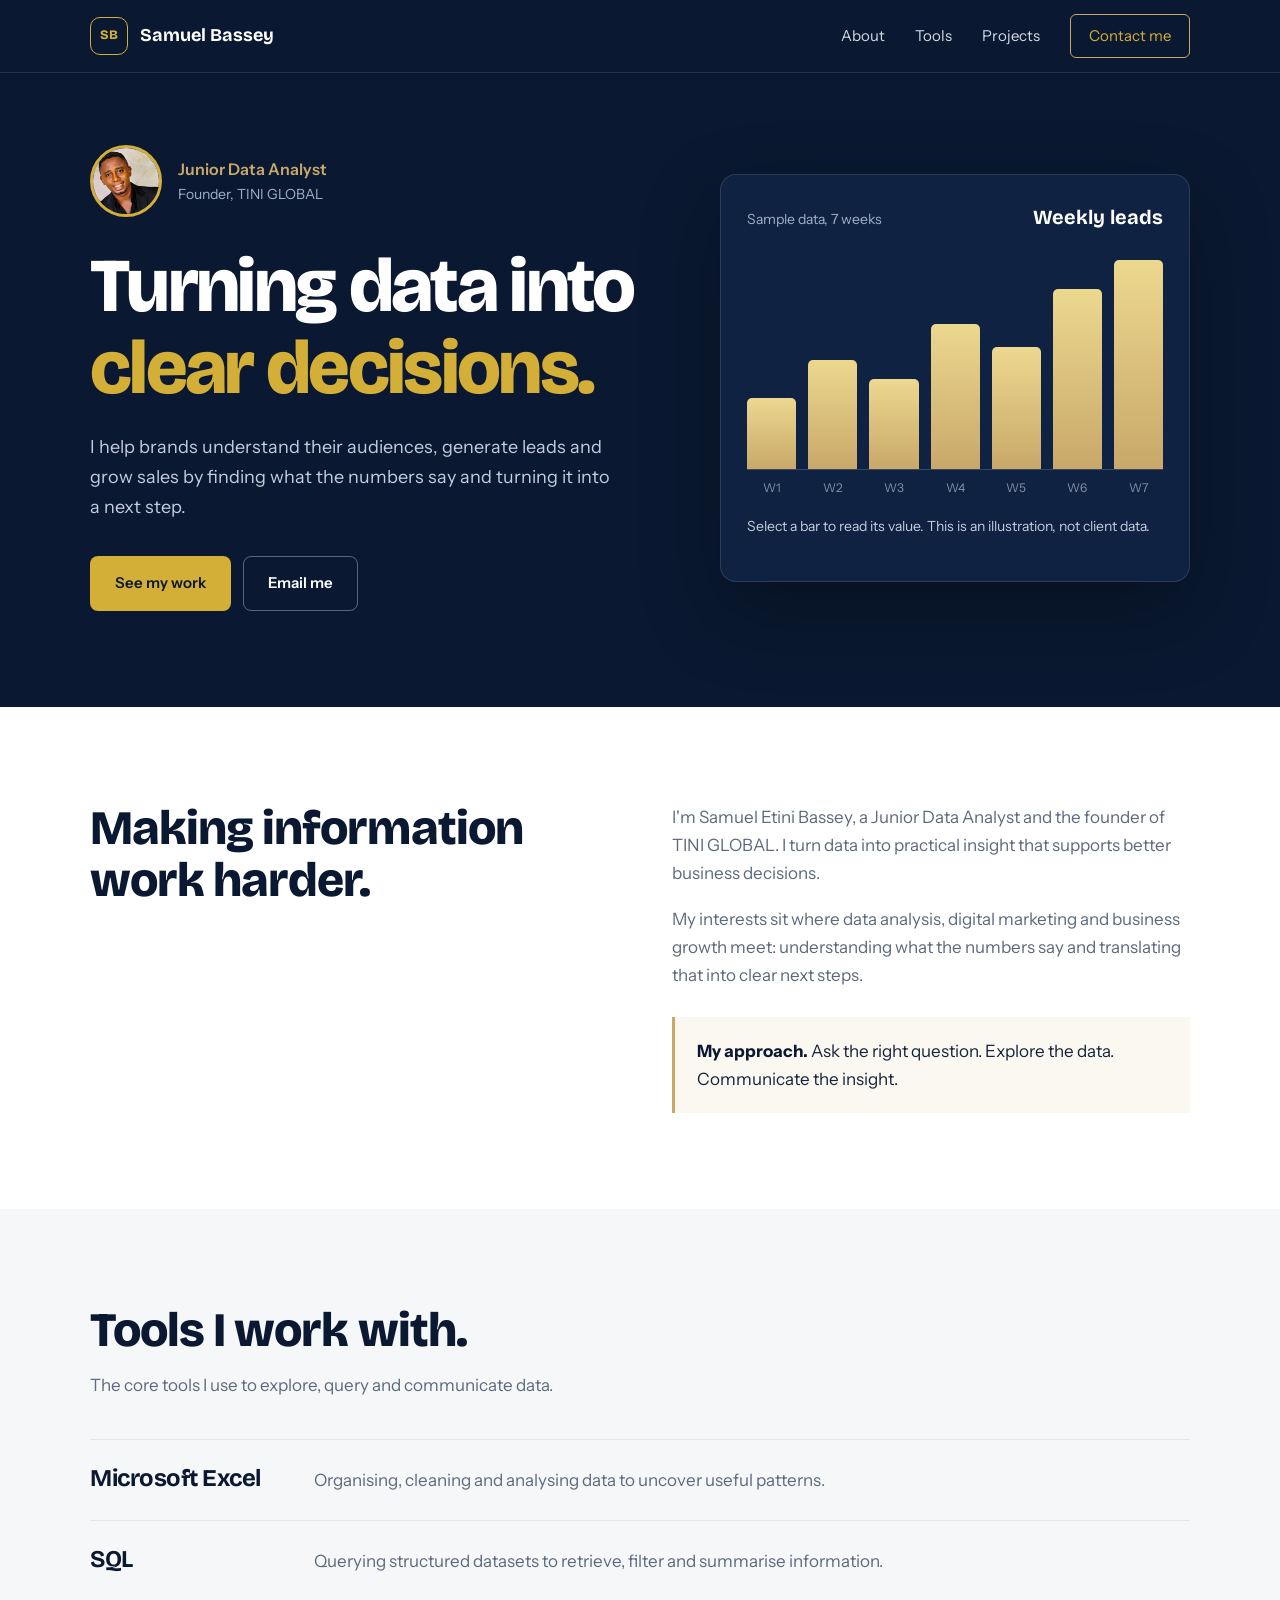
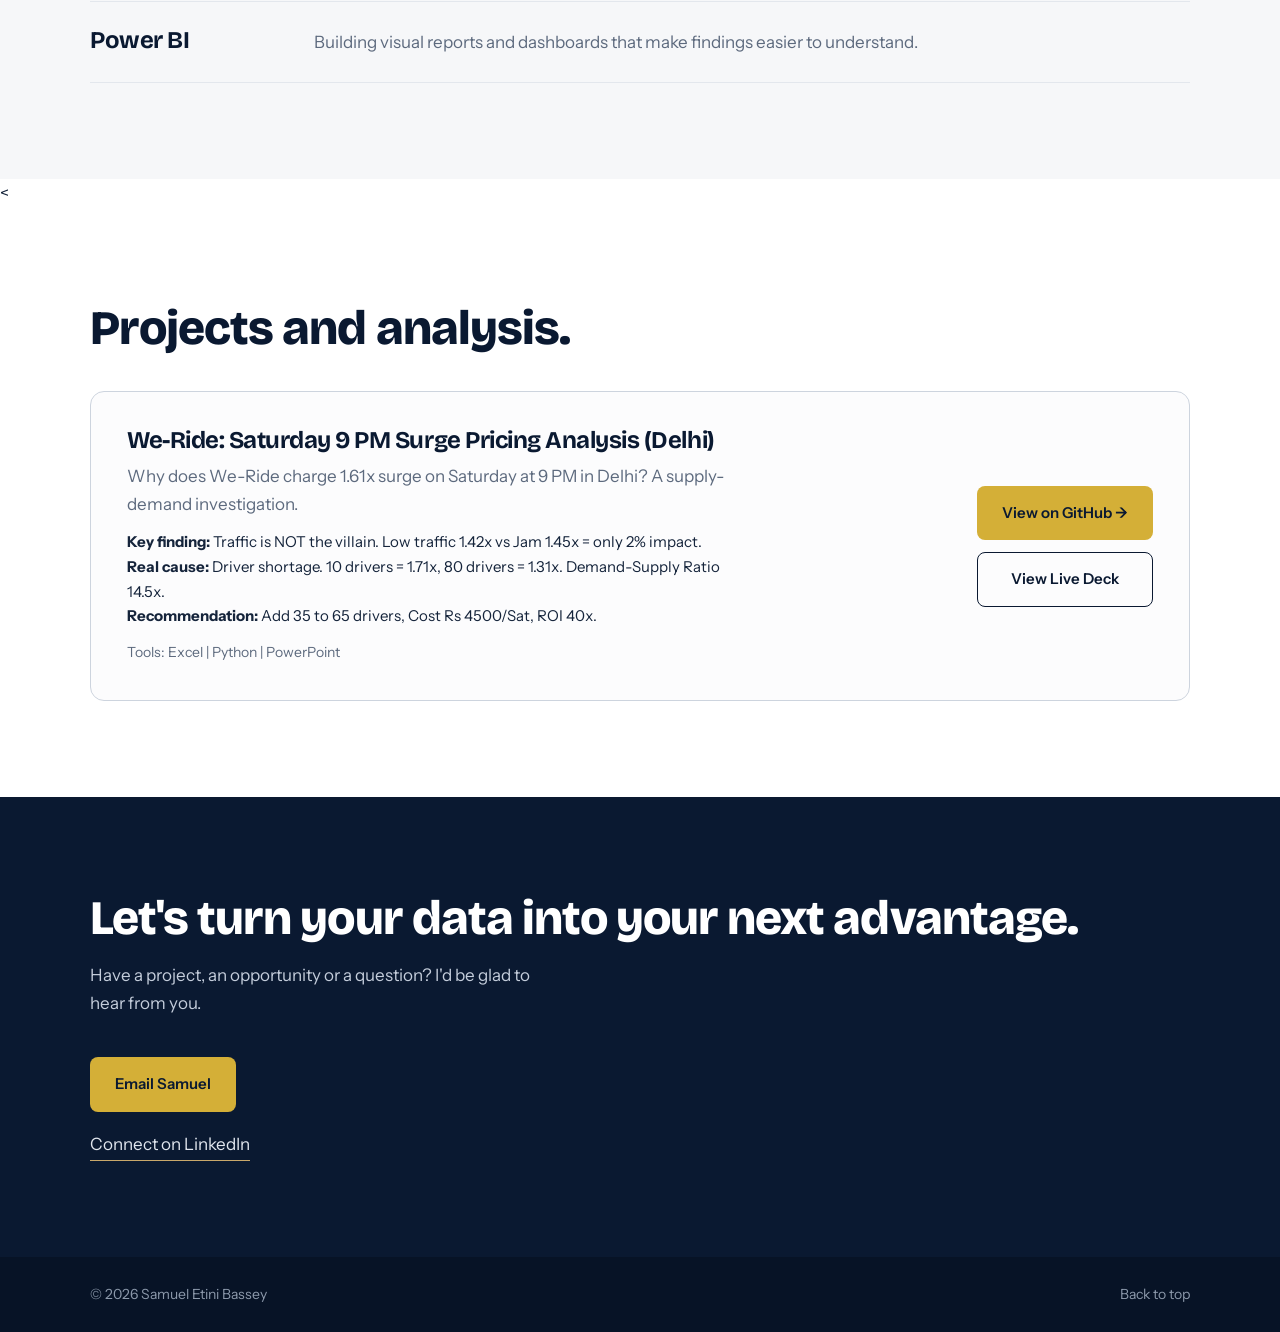
==== commit f7f2ae17: "Update index.html" ====
--- a/index.html
+++ b/index.html
@@ -144,10 +144,11 @@
         <h1>Turning data into <span>clear decisions.</span></h1>
         <p class="lead">I help brands understand their audiences, generate leads and grow sales by finding what the numbers say and turning it into a next step.</p>
         <div class="actions">
-          <a href="https://github.com/YOUR-USERNAME/We-Ride" target="_blank" rel="noopener" class="btn btn-gold">See my work</a>
+          <a href="https://github.com/Tinis317/We-Ride" target="_blank" rel="noopener" class="btn btn-gold">See my work</a>
           <a class="btn btn-line" href="mailto:sbassey999@gmail.com">Email me</a>
         </div>
-        
+      </div>
+
       <div class="chart" aria-label="Sample weekly chart. Select a bar to see its value.">
         <div class="chart-head"><span>Sample data, 7 weeks</span><strong>Weekly leads</strong></div>
         <div class="bars" id="bars">
@@ -206,7 +207,7 @@
         <p style="margin-top:12px; font-size:14px; color:var(--muted);">Tools: Excel | Python | PowerPoint</p>
       </div>
       <div style="display:flex; flex-direction:column; gap:12px;">
-        <a href="https://github.com/YOUR-USERNAME/We-Ride" target="_blank" rel="noopener" class="btn btn-gold">View on GitHub →</a>
+        <a href="https://github.com/Tinis317/ We-Ride" target="_blank" rel="noopener" class="btn btn-gold">View on GitHub →</a>
         <a href="https://docs.google.com/presentation/d/1753aoIefCoVw3lYZqpkRRn_gV4zNhTOT/edit?usp=drive_link" target="_blank" rel="noopener" class="btn btn-line" style="color:var(--navy); border-color:var(--navy); justify-content:center;">View Live Deck</a>
       </div>
     </div>
